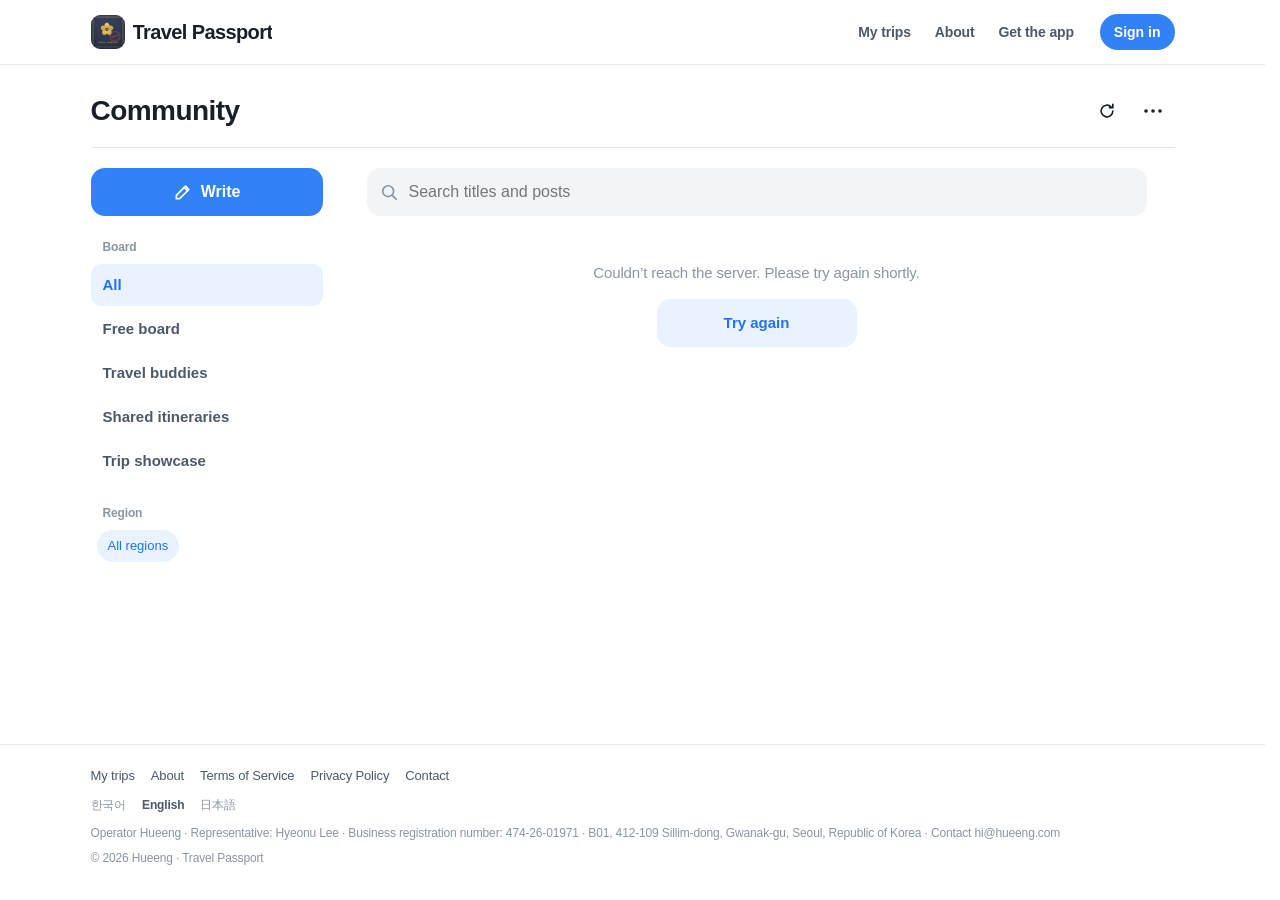
==== community/index.html @ 7ff46af2 "feat: 웹에서 내 여행 쓰고 고치기(/trips/) — 일정·경비·일기·준비물, 방침·약관 11월 20일자 앱의 여행 탭을 그대로 가져와 웹에서 쓰고 고친다(로그인하면 앱과 같" ====
<!doctype html>
<html lang="ko">
<head>
<meta charset="utf-8">
<meta name="viewport" content="width=device-width, initial-scale=1, viewport-fit=cover, interactive-widget=resizes-content">
<meta name="theme-color" content="#ffffff">
<script>if(/(^|\.)github\.io$/.test(location.hostname))location.replace('https://passport.hueeng.com/community/'+location.search+location.hash)</script>
<title>여행여권 커뮤니티 — 여행 이야기 · 동행 찾기 · 여행 자랑</title>
<meta name="description" content="여행 이야기를 나누고, 같이 떠날 사람을 찾고, 다녀온 곳을 사진과 함께 자랑해 보세요. 여행여권 앱과 같은 계정으로 글을 쓰고 포인트를 모을 수 있어요.">
<link rel="canonical" href="https://leehueeng.github.io/phototravelmap-site/community/">
<link rel="alternate" type="application/rss+xml" title="여행여권 커뮤니티 새 글" href="rss.xml">
<link rel="icon" type="image/png" href="../img/icon.png?v=2">
<link rel="apple-touch-icon" href="../img/apple-touch-icon.png?v=2">
<meta property="og:type" content="website">
<meta property="og:locale" content="ko_KR">
<meta property="og:site_name" content="여행여권 · 후엥(Hueeng)">
<meta property="og:url" content="https://leehueeng.github.io/phototravelmap-site/community/">
<meta property="og:title" content="여행여권 커뮤니티 — 여행 이야기 · 동행 찾기 · 여행 자랑">
<meta property="og:description" content="자유게시판, 같이 여행가요, 여행일정공유, 여행 자랑. 글을 쓰면 포인트가 쌓여요.">
<meta property="og:image" content="https://leehueeng.github.io/phototravelmap-site/img/current-og.png?v=2">
<meta property="og:image:width" content="1200"><meta property="og:image:height" content="630">
<meta name="twitter:card" content="summary_large_image">
<meta name="author" content="후엥(Hueeng) · 이현우"><meta name="publisher" content="후엥(Hueeng) hueeng.com"><meta name="robots" content="index,follow,max-image-preview:large">
<link rel="preconnect" href="https://map-api.hueeng.com" crossorigin>
<link rel="stylesheet" href="base.css?v=2888899817">
<link rel="stylesheet" href="community.css?v=7dfbd75652">
<link rel="stylesheet" href="web.css?v=780961cc9d">
<script type="application/ld+json">{"@context": "https://schema.org", "@graph": [{"@type": "Organization", "@id": "https://hueeng.com/#organization", "name": "후엥", "alternateName": ["Hueeng", "후엥컴퍼니", "Hueeng Company"], "url": "https://hueeng.com", "email": "hi@hueeng.com", "founder": {"@type": "Person", "name": "이현우", "alternateName": ["Hyeonu Lee", "LeeHueeng"]}, "address": {"@type": "PostalAddress", "streetAddress": "신림동 412-109 B01호", "addressLocality": "관악구", "addressRegion": "서울특별시", "addressCountry": "KR"}, "vatID": "474-26-01971", "sameAs": ["https://github.com/LeeHueeng", "https://apps.apple.com/kr/developer/id1858238879", "https://play.google.com/store/apps/developer?id=Hueeng"]}, {"@type": "CollectionPage", "@id": "https://leehueeng.github.io/phototravelmap-site/community/#webpage", "url": "https://leehueeng.github.io/phototravelmap-site/community/", "name": "여행여권 커뮤니티 — 여행 이야기 · 동행 찾기 · 여행 자랑", "inLanguage": "ko-KR", "isPartOf": {"@id": "https://leehueeng.github.io/phototravelmap-site/#website"}, "publisher": {"@id": "https://hueeng.com/#organization"}, "description": "여행 이야기를 나누고, 같이 떠날 사람을 찾고, 다녀온 곳을 사진과 함께 자랑해 보세요. 여행여권 앱과 같은 계정으로 글을 쓰고 포인트를 모을 수 있어요."}]}</script>
</head>
<body>
<a class="wv-skip" href="#cm-page">본문으로 이동</a>
<header class="wv-top">
  <div class="wv-top-in">
    <a class="wv-brand" href="../" aria-label="여행여권 홈으로"><img src="../img/apple-touch-icon.png?v=2" width="30" height="30" alt=""><span>여행여권</span></a>
    <span class="top-spacer"></span>
    <nav class="wv-nav" aria-label="주 메뉴"><a href="../trips/" id="wv-trips">내 여행</a><a href="../">앱 소개</a><a href="../#download">앱 받기</a></nav>
    <span id="wv-account"><button type="button" class="wv-login" data-wv="login">로그인</button></span>
  </div>
</header>
<main id="pages">
  <section class="page" data-page="comm">
    <div id="cm-page">
      <h1 class="title">커뮤니티</h1>
      <p class="cm-hint">불러오는 중…</p>
      <noscript><p class="cm-hint">커뮤니티를 보려면 브라우저의 자바스크립트를 켜 주세요.</p></noscript>
    </div>
  </section>
</main>
<footer class="wv-foot">
  <div class="wv-foot-in">
    <div class="wv-foot-links"><a href="../trips/">내 여행</a><a href="../">앱 소개</a><a href="../terms.html">이용약관</a><a href="../privacy.html">개인정보처리방침</a><a href="mailto:hi@hueeng.com">문의하기</a></div>
    <nav class="wv-langs" id="wv-langs" aria-label="언어"><a href="?lang=ko" data-lang="ko" lang="ko">한국어</a><a href="?lang=en" data-lang="en" lang="en">English</a><a href="?lang=ja" data-lang="ja" lang="ja">日本語</a></nav>
    <p class="wv-biz">상호 <a href="https://hueeng.com" rel="me">후엥(Hueeng)</a> · 대표 이현우 · 사업자등록번호 474-26-01971 · 서울특별시 관악구 신림동 412-109 B01호 · 문의 <a href="mailto:hi@hueeng.com">hi@hueeng.com</a></p>
    <p class="wv-copy">© 2026 후엥(Hueeng) · 여행여권</p>
  </div>
</footer>
<div id="battle-out" hidden><div class="login-btns"><button type="button" class="btn login apple" data-provider="apple"><svg viewBox="0 0 24 24" fill="currentColor"><path d="M16.4 12.6c0-2.5 2-3.7 2.1-3.8-1.2-1.7-3-1.9-3.6-2-1.5-.2-3 .9-3.8.9-.8 0-2-.9-3.3-.9-1.7 0-3.3 1-4.2 2.5-1.8 3.1-.5 7.7 1.3 10.2.9 1.2 1.9 2.6 3.2 2.6 1.3-.1 1.8-.8 3.3-.8s2 .8 3.3.8c1.4 0 2.3-1.3 3.1-2.5 1-1.4 1.4-2.8 1.4-2.9-.1 0-2.8-1.1-2.8-4.1zM14 5.2c.7-.8 1.2-2 1-3.2-1 0-2.2.7-2.9 1.5-.6.7-1.2 1.9-1.1 3 1.1.1 2.3-.6 3-1.3z"/></svg><span>Apple로 계속하기</span></button><button type="button" class="btn login kakao" data-provider="kakao"><svg viewBox="0 0 24 24" fill="currentColor"><path d="M12 3C6.5 3 2 6.5 2 10.8c0 2.7 1.8 5.1 4.5 6.5l-1 3.7c-.1.3.3.6.6.4l4.4-2.9c.5.1 1 .1 1.5.1 5.5 0 10-3.5 10-7.8S17.5 3 12 3z"/></svg><span>카카오로 계속하기</span></button><button type="button" class="btn login google" data-provider="google"><svg viewBox="0 0 24 24"><path fill="#4285F4" d="M23.5 12.3c0-.8-.1-1.6-.2-2.3H12v4.5h6.5c-.3 1.5-1.1 2.7-2.4 3.6v3h3.8c2.3-2.1 3.6-5.2 3.6-8.8z"/><path fill="#34A853" d="M12 24c3.2 0 6-1.1 8-2.9l-3.8-3c-1.1.7-2.5 1.2-4.2 1.2-3.1 0-5.8-2.1-6.8-5H1.3v3.1C3.3 21.3 7.4 24 12 24z"/><path fill="#FBBC05" d="M5.2 14.3c-.5-1.5-.5-3.1 0-4.6V6.6H1.3c-1.7 3.4-1.7 7.4 0 10.8l3.9-3.1z"/><path fill="#EA4335" d="M12 4.7c1.7 0 3.3.6 4.5 1.8l3.4-3.4C17.9 1.2 15.1 0 12 0 7.4 0 3.3 2.7 1.3 6.6l3.9 3.1c1-2.9 3.7-5 6.8-5z"/></svg><span>Google로 계속하기</span></button><p class="caption wv-hint">앱에서 쓰던 로그인 방법을 고르면 같은 계정으로 이어져요.</p><p class="caption wv-legal"><a href="../terms.html" target="_blank" rel="noopener">이용약관</a><a href="../privacy.html" target="_blank" rel="noopener">개인정보처리방침</a></p></div></div>
<div id="cm-screen" hidden></div>
<div id="cm-sheet" class="modal-root" hidden><div class="dim" id="cm-sheet-dim"></div><div class="sheet" role="dialog" aria-modal="true"><div class="handle"></div><div id="cm-sheet-body"></div></div></div>
<div id="wv-modal" class="modal-root" hidden><div class="dim" id="wv-modal-dim"></div><div class="sheet" role="dialog" aria-modal="true"><div class="handle"></div><div id="wv-modal-body"></div></div></div>
<div id="cm-toast" role="status" hidden></div>
<script src="data.js?v=5265fb7b41"></script>
<script src="community.js?v=871fca48d2"></script>
<script src="web.js?v=6bbfe8b9f3"></script>
</body>
</html>
---- community/base.css ----
/* base.css — 앱의 web/style.css 에서 커뮤니티가 쓰는 토큰과 공용 부품만 뽑은 것(scripts/build_web_community.py 가 만든다. 직접 고치지 말 것) */
:root { --grey50: #F9FAFB; --grey100: #F2F4F6; --grey200: #E5E8EB; --grey300: #D1D6DB; --grey400: #B0B8C1; --grey500: #8B95A1; --grey600: #6B7684; --grey700: #4E5968; --grey800: #333D4B; --grey900: #191F28; --blue50: #E8F3FF; --blue100: #C9E2FF; --blue500: #3182F6; --blue600: #2272EB; --blue700: #1B64DA; --red500: #F04452; --green500: #03B26C; --yellow500: #FFC342; --bg: #FFFFFF; --bg-grey: var(--grey100); --layer: #FFFFFF; --text: var(--grey900); --text-2: var(--grey700); --text-3: var(--grey500); --border: var(--grey200); --fill: var(--grey100); --primary: var(--blue500); --primary-press: var(--blue700); --primary-weak: var(--blue50); --primary-weak-text: var(--blue600); --font: -apple-system, BlinkMacSystemFont, "Apple SD Gothic Neo", "Pretendard", "Noto Sans KR", "Segoe UI", sans-serif; --cta-h: 56px; }
* { box-sizing: border-box; min-width: 0; }
button, input { font: inherit; color: inherit; }
button { cursor: pointer; background: none; border: 0; padding: 0; }
:focus-visible { outline: 2px solid var(--primary); outline-offset: 2px; border-radius: 8px; }
[hidden] { display: none !important; }
.top-btn { width: 44px; height: 44px; display: grid; place-items: center; color: var(--text); border-radius: 12px; }
.top-btn:active { background: var(--fill); }
.top-spacer { flex: 1; }
.title { font-size: 26px; line-height: 35px; font-weight: 700; margin: 12px 0 8px; letter-spacing: -0.02em; text-wrap: balance; }
.desc { font-size: 15px; line-height: 22.5px; color: var(--text-2); margin: 0 0 20px; }
.caption { font-size: 13px; line-height: 19.5px; color: var(--text-3); margin: 8px 0; }
.rows { list-style: none; margin: 0; padding: 0; }
.row { display: flex; align-items: center; gap: 14px; min-height: 60px; padding: 12px 0; }
.row.tap { cursor: pointer; margin: 0 -8px; padding-left: 8px; padding-right: 8px; border-radius: 14px; }
.row.tap:active { background: var(--fill); }
.row-body { flex: 1; }
.row-title { font-size: 17px; line-height: 25px; font-weight: 500; color: var(--text); }
.row-desc { font-size: 14px; line-height: 20px; color: var(--text-3); margin-top: 2px; }
.chev { width: 8px; height: 8px; border-right: 2px solid var(--grey400); border-bottom: 2px solid var(--grey400); transform: rotate(-45deg); margin-right: 6px; flex: none; }
.chips { display: flex; flex-wrap: wrap; gap: 8px; }
.chip { background: var(--fill); color: var(--text-2); border-radius: 999px; padding: 9px 14px; font-size: 14px; font-weight: 500; }
.chip.active { background: var(--primary-weak); color: var(--primary-weak-text); }
.chips.small .chip { padding: 6px 11px; font-size: 13px; }
.field { margin: 0 0 16px; }
.field label { display: block; font-size: 13px; color: var(--text-3); margin-bottom: 6px; }
.field input { width: 100%; background: var(--fill); border: 2px solid transparent; border-radius: 14px; padding: 14px 16px; font-size: 17px; }
.field input:focus { outline: none; border-color: var(--primary); background: var(--layer); }
.btn { display: block; width: 100%; height: var(--cta-h); border-radius: 16px; font-size: 17px; font-weight: 600; text-align: center; line-height: var(--cta-h); text-decoration: none; transition: transform .08s, background .12s, opacity .12s; user-select: none; }
.btn:active { transform: scale(.985); }
.btn.primary { background: var(--primary); color: #fff; }
.btn.primary:active { background: var(--primary-press); }
.btn.secondary { background: var(--fill); color: var(--text-2); }
.btn.weak { background: var(--primary-weak); color: var(--primary-weak-text); height: 48px; line-height: 48px; border-radius: 14px; font-size: 15px; }
.btn.danger { background: var(--red500); color: #fff; }
.btn:disabled { opacity: .4; cursor: default; }
.btn:disabled.primary { background: var(--grey200); color: var(--grey500); opacity: 1; }
@keyframes fade { from { opacity: 0; } }
.sheet { position: absolute; left: 0; right: 0; bottom: 0; background: var(--layer); border-radius: 22px 22px 0 0; padding: 8px 20px calc(16px + env(safe-area-inset-bottom)); max-height: 80vh; overflow-y: auto; animation: up .28s cubic-bezier(.2,.8,.2,1); }
@keyframes up { from { transform: translateY(40px); opacity: 0; } }
.handle { width: 40px; height: 4px; border-radius: 2px; background: var(--grey300); margin: 4px auto 14px; }
.sheet-title { font-size: 20px; font-weight: 700; line-height: 29px; margin: 4px 0 8px; }
.sheet .rows { margin-bottom: 12px; }
.sheet .row-desc { font-size: 13px; }
.modal-root { position: fixed; inset: 0; z-index: 70; }
.modal-root .dim { position: absolute; inset: 0; background: rgba(0,0,0,.45); animation: fade .2s ease-out; }
.login-btns { display: grid; gap: 10px; margin: 16px 0 8px; }
.btn.login { display: flex; align-items: center; justify-content: center; gap: 10px; height: 52px; line-height: 52px; border-radius: 14px; font-size: 16px; font-weight: 600; border: 1px solid transparent; }
.btn.login svg { width: 20px; height: 20px; flex: none; }
.btn.login.apple { background: #000; color: #fff; }
.btn.login.kakao { background: #FEE500; color: #191919; }
.btn.login.google { background: #fff; color: #1f1f1f; border-color: #dadce0; }
.row-title.danger { color: var(--red500); }
---- community/community.css ----
/* community.css — 커뮤니티 탭. style.css 의 토큰과 공용 부품(.btn .chip .rows .sheet .field)을 그대로 쓰고, 여기 클래스는 cm- 로 시작한다. */

/* ---------- 아래 탭이 6개가 되어 글자와 간격을 조금 줄인다 ---------- */
#tabbar button { font-size: 10.5px; padding-left: 0; padding-right: 0; }
#tabbar button span { white-space: nowrap; letter-spacing: -0.03em; }
@media (max-width: 374px) { #tabbar button { font-size: 9.5px; } }

/* ---------- 탭 본문: 목록 ---------- */
.cm-head { display: flex; align-items: center; gap: 2px; margin-right: -8px; }
.cm-head .title { margin: 12px 0 8px; }
#cm-headbtns { flex: none; display: flex; align-items: center; gap: 2px; }
.cm-pill { display: inline-flex; align-items: center; gap: 4px; height: 32px; padding: 0 11px 0 8px; margin-right: 2px; border-radius: 999px; background: var(--primary-weak); color: var(--primary-weak-text); font-size: 14px; }
.cm-pill b { font-weight: 700; font-variant-numeric: tabular-nums; }
.cm-search { display: flex; align-items: center; gap: 8px; height: 44px; margin: 0 0 12px; padding: 0 6px 0 12px; border-radius: 12px; background: var(--bg-grey); }
.cm-search-ic { flex: none; display: grid; place-items: center; color: var(--text-3); }
.cm-search-ic svg { width: 20px; height: 20px; }
.cm-search input { flex: 1; min-width: 0; height: 44px; border: 0; outline: 0; background: transparent; color: var(--text); font: inherit; font-size: 16px; -webkit-appearance: none; appearance: none; }
.cm-search input::-webkit-search-cancel-button { display: none; }
.cm-search button { flex: none; width: 36px; height: 36px; font-size: 20px; color: var(--text-3); }
.cm-head .top-btn.on { color: var(--primary); }
.cm-chips { display: flex; gap: 8px; overflow-x: auto; margin: 0 -20px 10px; padding: 0 20px; -webkit-overflow-scrolling: touch; scrollbar-width: none; }
.cm-chips::-webkit-scrollbar { display: none; }
.cm-chips .chip { flex: none; white-space: nowrap; }
.cm-chips.small .chip { padding: 6px 11px; font-size: 13px; }
.cm-chips .chip:disabled { opacity: .45; }
.cm-boardhint { font-size: 13px; line-height: 19px; color: var(--text-3); margin: 0 0 6px; }
.cm-hint { font-size: 14px; line-height: 21px; color: var(--text-3); text-align: center; padding: 26px 0 10px; margin: 0; }
.cm-empty { text-align: center; padding: 30px 0 10px; }
.cm-empty p { font-size: 15px; color: var(--text-3); margin: 0 0 14px; }
.cm-empty .btn { max-width: 200px; margin: 0 auto; }
.cm-more { margin: 16px 0 4px; height: 48px; line-height: 48px; font-size: 15px; }
.cm-card { display: block; padding: 14px 0; border-bottom: 1px solid var(--border); cursor: pointer; }
.cm-card:active { background: var(--fill); }
.cm-card-photo { position: relative; aspect-ratio: 4 / 3; border-radius: 16px; overflow: hidden; background: var(--fill); margin-bottom: 10px; }
.cm-card-photo img { width: 100%; height: 100%; object-fit: cover; display: block; }
.cm-count { position: absolute; right: 8px; bottom: 8px; display: inline-flex; align-items: center; gap: 4px; background: rgba(0,0,0,.55); color: #fff; font-size: 12px; font-weight: 600; border-radius: 999px; padding: 3px 8px; }
.cm-count svg { width: 14px; height: 14px; }
.cm-card-main { display: flex; gap: 12px; align-items: flex-start; }
.cm-card-body { flex: 1; min-width: 0; }
.cm-card-thumb { flex: none; width: 76px; height: 76px; border-radius: 12px; object-fit: cover; background: var(--fill); }
.cm-tags { display: flex; flex-wrap: wrap; gap: 6px; margin-bottom: 6px; }
.cm-tag { font-size: 12px; line-height: 18px; font-weight: 600; color: var(--text-3); background: var(--fill); border-radius: 6px; padding: 1px 7px; }
.cm-tag.b-free { color: #2272EB; background: #E8F3FF; }
.cm-tag.b-mate { color: #0B8A5F; background: #E3F7EE; }
.cm-tag.b-plan { color: #6B3FD4; background: #F0EAFE; }
.cm-tag.b-brag { color: #B26A00; background: #FFF4DE; }
.cm-tag.warn { color: #9A5B00; background: #FFF4E5; }
.cm-card-title { font-size: 17px; line-height: 24px; font-weight: 600; margin: 0; overflow-wrap: anywhere; display: -webkit-box; -webkit-line-clamp: 2; -webkit-box-orient: vertical; overflow: hidden; }
.cm-card-ex { font-size: 14px; line-height: 20px; color: var(--text-2); margin: 4px 0 0; overflow-wrap: anywhere; display: -webkit-box; -webkit-line-clamp: 2; -webkit-box-orient: vertical; overflow: hidden; }
.cm-att { display: inline-flex; align-items: center; gap: 5px; max-width: 100%; margin: 8px 6px 0 0; font-size: 13px; line-height: 18px; color: var(--primary-weak-text); background: var(--primary-weak); border-radius: 8px; padding: 4px 8px; white-space: nowrap; overflow: hidden; text-overflow: ellipsis; vertical-align: top; }
.cm-att svg { width: 14px; height: 14px; flex: none; }
.cm-card-foot { display: flex; justify-content: space-between; align-items: center; gap: 10px; margin-top: 10px; font-size: 13px; color: var(--text-3); }
.cm-by { min-width: 0; white-space: nowrap; overflow: hidden; text-overflow: ellipsis; }
.cm-stats { display: flex; gap: 12px; flex: none; }
.cm-stat { display: inline-flex; align-items: center; gap: 4px; font-variant-numeric: tabular-nums; }
.cm-stat svg { width: 16px; height: 16px; }
.cm-stat.on { color: var(--red500); }
#cm-page img.fail, #cm-screen img.fail { opacity: 0; }
.cm-fab { position: fixed; right: 16px; bottom: calc(76px + env(safe-area-inset-bottom)); z-index: 19; display: inline-flex; align-items: center; gap: 6px; height: 48px; padding: 0 18px 0 14px; border-radius: 999px; background: var(--primary); color: #fff; font-size: 15px; font-weight: 600; box-shadow: 0 4px 14px rgba(49,130,246,.35); }
.cm-fab:active { background: var(--primary-press); }
.cm-side-label, .cm-side-write { display: none; }   /* 웹의 넓은 화면(webver/web.css)에서만 쓴다 */
.cm-webrow { display: flex; align-items: center; gap: 8px; width: 100%; min-height: 44px; margin: 0 0 10px; padding: 0 12px; border-radius: 12px; background: var(--primary-weak); color: var(--primary-weak-text); font-size: 14px; font-weight: 600; text-align: left; }
.cm-webrow svg { flex: none; width: 18px; height: 18px; }
.cm-webrow span { flex: 1; min-width: 0; }
.cm-webrow .chev { flex: none; opacity: .6; }
.cm-webfind { margin: 14px 0 10px; padding: 16px; border-radius: 16px; background: var(--bg-grey); text-align: center; }
.cm-webbar { display: flex; align-items: center; gap: 8px; height: 46px; padding: 0 16px; border-radius: 23px; background: var(--layer, #fff); border: 1px solid var(--border); color: var(--text-3); }
.cm-webbar b { color: var(--text); font-size: 17px; font-weight: 700; }
.cm-webfind p { margin: 10px 0 0; font-size: 14px; color: var(--text-2); }
.cm-weburl { margin: 0 0 12px; padding: 12px 14px; border-radius: 12px; border: 1px dashed var(--border); font-size: 15px; font-weight: 600; text-align: center; overflow-wrap: anywhere; -webkit-user-select: text; user-select: text; }
.cm-webacts { display: flex; gap: 8px; }
.cm-webacts .btn { flex: 1; display: flex; align-items: center; justify-content: center; gap: 6px; height: 52px; line-height: 1; }
.cm-webacts .btn svg { width: 18px; height: 18px; flex: none; }
.cm-link { display: block; width: 100%; min-height: 44px; margin-top: 6px; color: var(--text-3); font-size: 14px; }

/* ---------- 하위 화면(글 보기 · 글쓰기) · 시트 · 알림 ---------- */
@keyframes cm-in { from { opacity: 0; transform: translateY(8px); } to { opacity: 1; transform: none; } }
#cm-screen { position: fixed; inset: 0; z-index: 62; background: var(--bg); display: flex; flex-direction: column; animation: cm-in .2s ease-out; }
#cm-screen .sd-top { flex: none; display: flex; align-items: center; height: calc(56px + env(safe-area-inset-top)); padding: env(safe-area-inset-top) 8px 0; background: var(--bg); }
#cm-screen .sd-top-title { font-size: 17px; font-weight: 600; color: var(--text); padding-left: 4px; white-space: nowrap; overflow: hidden; text-overflow: ellipsis; }
.cm-scroll { flex: 1; min-height: 0; overflow-y: auto; -webkit-overflow-scrolling: touch; padding: 4px 20px 28px; }
.cm-scroll > * { max-width: 560px; margin-left: auto; margin-right: auto; }
.cm-bar { flex: none; display: flex; align-items: center; gap: 8px; padding: 10px 16px calc(10px + env(safe-area-inset-bottom)); background: var(--bg); border-top: 1px solid var(--border); }
.cm-bar input { flex: 1; min-width: 0; background: var(--fill); border: 2px solid transparent; border-radius: 999px; padding: 10px 16px; font-size: 16px; line-height: 22px; -webkit-appearance: none; appearance: none; }
.cm-bar input:focus { outline: none; border-color: var(--primary); background: var(--layer); }
.cm-bar .btn { max-width: 520px; margin: 0 auto; }
.cm-send { flex: none; width: 44px; height: 44px; border-radius: 50%; background: var(--primary); color: #fff; display: grid; place-items: center; }
#cm-sheet { z-index: 69; }
#cm-sheet .sheet { max-height: 88vh; max-height: 88dvh; }
#cm-sheet .rows .row { gap: 12px; }
#cm-toast { position: fixed; left: 50%; bottom: calc(100px + env(safe-area-inset-bottom)); transform: translateX(-50%); z-index: 81; background: rgba(25,31,40,.92); color: #fff; font-size: 14px; line-height: 20px; padding: 10px 16px; border-radius: 999px; max-width: calc(100vw - 40px); text-align: center; pointer-events: none; }
.cm-ic { flex: none; width: 40px; height: 40px; border-radius: 12px; background: var(--fill); color: var(--text-2); display: grid; place-items: center; }
.cm-acts { display: flex; gap: 8px; margin-top: 14px; }
.cm-acts .btn { flex: 1; }
.cm-terms { margin: 4px 0 10px; padding-left: 20px; font-size: 15px; line-height: 23px; color: var(--text-2); }
.cm-terms li { margin-bottom: 6px; }
.cm-sub { font-size: 14px; font-weight: 600; color: var(--text-2); margin: 18px 0 8px; }
.cm-pbig { text-align: center; padding: 6px 0 2px; }
.cm-pbig b { display: block; font-size: 36px; line-height: 44px; font-weight: 800; font-variant-numeric: tabular-nums; }
.cm-pbig span:not(.cm-ava) { font-size: 13px; color: var(--text-3); }
.cm-plist { list-style: none; margin: 0 0 6px; padding: 0; }
.cm-plist li { display: flex; align-items: center; gap: 8px; padding: 9px 0; border-bottom: 1px solid var(--border); font-size: 15px; }
.cm-plist span { flex: 1; min-width: 0; }
.cm-plist b { color: var(--primary); font-variant-numeric: tabular-nums; }
.cm-plist b.neg { color: var(--text-3); }
.cm-plist i { flex: none; min-width: 84px; text-align: right; font-style: normal; font-size: 12px; color: var(--text-3); }

/* ---------- 글 보기 ---------- */
.cm-post-title { font-size: 22px; line-height: 30px; font-weight: 700; letter-spacing: -0.02em; margin: 4px 0 12px; overflow-wrap: anywhere; }
.cm-author { display: flex; align-items: center; gap: 10px; margin-bottom: 14px; }
.cm-author b { display: block; font-size: 15px; line-height: 21px; }
.cm-author span:not(.cm-ava) { font-size: 13px; color: var(--text-3); }
.cm-ava { flex: none; width: 36px; height: 36px; border-radius: 50%; background: var(--primary-weak); color: var(--primary-weak-text); display: grid; place-items: center; font-size: 15px; font-weight: 700; }
.cm-note { background: #FFF4E5; color: #9A5B00; border-radius: 12px; padding: 10px 14px; font-size: 14px; line-height: 21px; margin: 0 0 12px; }
.cm-when { display: inline-block; font-size: 14px; color: var(--text-2); background: var(--bg-grey); border-radius: 10px; padding: 7px 12px; margin: 0 0 12px; }
.cm-body { font-size: 16px; line-height: 26px; white-space: pre-wrap; overflow-wrap: anywhere; margin: 0 0 14px; }
.cm-photo { display: block; width: 100%; height: auto; border-radius: 14px; background: var(--fill); margin: 0 0 10px; cursor: zoom-in; }
.cm-attcard { border: 1px solid var(--border); border-radius: 16px; padding: 14px 16px; margin: 6px 0 14px; }
.cm-attcard-k { display: flex; align-items: center; gap: 6px; font-size: 13px; font-weight: 600; color: var(--primary); }
.cm-attcard-k svg { width: 16px; height: 16px; }
.cm-attcard-t { font-size: 17px; line-height: 24px; font-weight: 600; margin-top: 4px; overflow-wrap: anywhere; }
.cm-attcard-s { font-size: 14px; color: var(--text-3); margin-top: 2px; }
.cm-attlist { margin: 10px 0 12px; padding-left: 22px; font-size: 14px; line-height: 22px; color: var(--text-2); }
.cm-attlist li.more { list-style: none; margin-left: -22px; color: var(--text-3); }
.cm-attcard .btn { margin-top: 4px; }
/* 붙인 여행 일정: 날짜별 자세한 목록 */
.cm-plan { margin: 12px 0 10px; }
.cm-plan-day { border-top: 1px solid var(--border); }
.cm-plan-day summary { display: flex; align-items: baseline; gap: 8px; padding: 12px 22px 10px 0; position: relative; cursor: pointer; list-style: none; font-size: 15px; }
.cm-plan-day summary::-webkit-details-marker { display: none; }
.cm-plan-day summary::after { content: ''; position: absolute; right: 4px; top: 50%; width: 7px; height: 7px; margin-top: -6px; border: solid var(--text-3); border-width: 0 1.8px 1.8px 0; transform: rotate(45deg); }
.cm-plan-day[open] summary::after { margin-top: -2px; transform: rotate(-135deg); }
.cm-plan-day summary b { font-weight: 700; }
.cm-plan-day summary span { font-size: 13px; color: var(--text-3); }
.cm-plan-day ol { list-style: none; margin: 0 0 12px; padding: 0; }
.cm-plan-day li { display: flex; gap: 10px; padding: 6px 0; }
.cm-plan-day li > div { flex: 1; min-width: 0; }
.cm-plan-n { flex: none; width: 22px; height: 22px; margin-top: 1px; display: grid; place-items: center; border-radius: 50%; background: var(--primary); color: #fff; font-size: 12px; font-weight: 700; font-variant-numeric: tabular-nums; }
.cm-plan-day li.note .cm-plan-n { background: var(--fill); color: var(--text-3); }
.cm-plan-top { display: flex; align-items: baseline; justify-content: space-between; gap: 10px; }
.cm-plan-name { font-size: 15px; line-height: 22px; font-weight: 600; overflow-wrap: anywhere; }
.cm-plan-day li.note .cm-plan-name { font-weight: 500; color: var(--text-2); }
.cm-plan-time { flex: none; font-size: 13px; color: var(--primary); font-weight: 600; font-variant-numeric: tabular-nums; }
.cm-plan-addr, .cm-plan-stay { font-size: 13px; line-height: 18px; color: var(--text-3); overflow-wrap: anywhere; }
.cm-plan-memo { margin-top: 2px; font-size: 14px; line-height: 20px; color: var(--text-2); white-space: pre-wrap; overflow-wrap: anywhere; }
.cm-plan-day li.leg { margin-left: 10px; padding: 2px 0 2px 21px; border-left: 2px dotted var(--grey300); font-size: 12px; line-height: 18px; color: var(--text-3); }
.cm-plan-img { flex: none; width: 64px; height: 64px; border-radius: 12px; object-fit: cover; background: var(--fill); }
.cm-plan-photos { display: flex; gap: 8px; margin: 12px 0 2px; overflow-x: auto; scrollbar-width: none; -webkit-overflow-scrolling: touch; }
.cm-plan-photos::-webkit-scrollbar { display: none; }
.cm-plan-photos figure { flex: none; width: 132px; margin: 0; }
.cm-plan-photos img { display: block; width: 132px; height: 96px; border-radius: 12px; object-fit: cover; background: var(--fill); }
.cm-plan-photos figcaption { margin-top: 4px; font-size: 12px; line-height: 16px; color: var(--text-2); white-space: nowrap; overflow: hidden; text-overflow: ellipsis; }
/* 내 여행(웹) */
.cm-trips { list-style: none; margin: 8px 0 0; padding: 0; }
.cm-trip { display: flex; align-items: center; gap: 12px; padding: 14px 4px; border-bottom: 1px solid var(--border); cursor: pointer; color: var(--text-3); }
.cm-trip .cm-ic { color: var(--primary); }
.cm-trip > div { flex: 1; min-width: 0; color: var(--text); }
.cm-trip b { display: block; font-size: 16px; line-height: 24px; overflow-wrap: anywhere; }
.cm-trip span { display: block; font-size: 13px; line-height: 18px; color: var(--text-3); }
.cm-mytrip-sub { margin: 2px 0 14px; font-size: 14px; color: var(--text-3); }
.cm-mytrip-facts { list-style: none; margin: 0 0 6px; padding: 12px 16px; border-radius: 14px; background: var(--bg-grey); }
.cm-mytrip-facts li { display: flex; gap: 12px; padding: 4px 0; font-size: 14px; line-height: 20px; }
.cm-mytrip-facts b { flex: none; width: 64px; font-weight: 600; color: var(--text-3); }
.cm-mytrip-facts span { min-width: 0; overflow-wrap: anywhere; }
.cm-plan-prev { margin-top: 8px; padding: 0 14px; border: 1px solid var(--border); border-radius: 14px; }
.cm-plan-prev > summary { padding: 11px 0; font-size: 14px; font-weight: 600; color: var(--text-2); cursor: pointer; }
.cm-plan-prev .cm-plan { margin-top: 0; max-height: 46vh; overflow-y: auto; }
.cm-places { display: flex; flex-wrap: wrap; gap: 6px; margin-top: 10px; }
.cm-places span { background: var(--fill); color: var(--text-2); border-radius: 999px; padding: 4px 10px; font-size: 13px; }
.cm-react { display: flex; justify-content: center; margin: 16px 0 4px; }
.cm-like { display: inline-flex; align-items: center; gap: 6px; height: 44px; padding: 0 18px; border-radius: 999px; background: var(--fill); color: var(--text-2); font-size: 15px; font-weight: 600; }
.cm-like b { font-variant-numeric: tabular-nums; }
.cm-like.on { background: #FFECEE; color: var(--red500); }
.cm-cmts { list-style: none; margin: 0; padding: 0; }
.cm-cmt { display: flex; align-items: flex-start; gap: 10px; padding: 10px 0; }
.cm-cmt-body { flex: 1; min-width: 0; }
.cm-cmt-head b { font-size: 14px; }
.cm-cmt-head span:not(.cm-ava) { font-size: 12px; color: var(--text-3); margin-left: 6px; }
.cm-cmt-body p { font-size: 15px; line-height: 22px; margin: 2px 0 0; white-space: pre-wrap; overflow-wrap: anywhere; }
.cm-cmt-more { flex: none; width: 32px; height: 32px; color: var(--text-3); display: grid; place-items: center; }
.cm-cmt-more svg { width: 18px; height: 18px; }
/* 답글: 들여 쓰고, 입력 칸 위에 누구에게 다는지 보여 준다 */
.cm-cmt.reply { margin-left: 46px; padding: 8px 0; }
.cm-cmt.reply .cm-ava { width: 28px; height: 28px; font-size: 12px; }
.cm-cmt.gone { color: var(--text-3); }
.cm-cmt.gone .cm-ava { background: var(--fill); }
.cm-cmt.gone p { font-size: 14px; margin-top: 7px; }
.cm-cmt-reply { margin-top: 4px; padding: 2px 0; font-size: 13px; font-weight: 600; color: var(--text-3); }
.cm-cmt-reply:active { color: var(--primary); }
.cm-bar { position: relative; }
.cm-replyto { position: absolute; left: 0; right: 0; bottom: 100%; display: flex; align-items: center; justify-content: space-between; gap: 10px; padding: 8px 12px 8px 20px; background: var(--bg-grey); border-top: 1px solid var(--border); font-size: 13px; color: var(--text-2); }
.cm-replyto[hidden] { display: none; }
.cm-replyto span { min-width: 0; white-space: nowrap; overflow: hidden; text-overflow: ellipsis; }
.cm-replyto button { flex: none; width: 28px; height: 28px; display: grid; place-items: center; color: var(--text-3); }
.cm-replyto button svg { width: 14px; height: 14px; }
/* 알림 · 태그 */
.cm-bell { position: relative; }
.cm-bell b { position: absolute; right: 2px; top: 4px; min-width: 16px; height: 16px; padding: 0 4px; border-radius: 8px; background: var(--red500); color: #fff; font-size: 10px; line-height: 16px; font-weight: 700; text-align: center; }
#tabbar button.dot { position: relative; }
#tabbar button.dot::after { content: ''; position: absolute; left: 50%; top: 6px; width: 7px; height: 7px; margin-left: 9px; border-radius: 50%; background: var(--red500); }
.cm-textbtn { width: auto; padding: 0 10px; font-size: 14px; font-weight: 600; color: var(--primary); white-space: nowrap; }
.cm-notifs { list-style: none; margin: 0; padding: 0; }
.cm-notif { display: flex; align-items: flex-start; gap: 12px; padding: 14px 12px; border-bottom: 1px solid var(--border); cursor: pointer; }
.cm-notif.new { background: var(--primary-weak); border-radius: 14px; border-bottom-color: transparent; margin-bottom: 4px; }
.cm-notif.new .cm-ava:not(.pic) { background: var(--bg); }   /* 새 알림 줄(연한 파랑) 위에서도 아바타 동그라미가 보이게 */
.cm-notif > div { flex: 1; min-width: 0; }
.cm-notif p { margin: 0; font-size: 15px; line-height: 22px; overflow-wrap: anywhere; }
.cm-notif-ex { color: var(--text-2); display: -webkit-box; -webkit-line-clamp: 2; -webkit-box-orient: vertical; overflow: hidden; }
.cm-notif span:not(.cm-ava) { display: block; margin-top: 2px; font-size: 12px; color: var(--text-3); white-space: nowrap; overflow: hidden; text-overflow: ellipsis; }
.cm-mention { color: var(--primary); font-weight: 600; cursor: pointer; }
.cm-mentionbox { position: absolute; left: 0; right: 0; bottom: 100%; display: flex; gap: 6px; padding: 8px 12px; overflow-x: auto; background: var(--bg); border-top: 1px solid var(--border); scrollbar-width: none; }
.cm-mentionbox[hidden] { display: none; }
.cm-mentionbox button { flex: none; display: inline-flex; align-items: center; gap: 6px; padding: 4px 12px 4px 4px; border-radius: 999px; background: var(--fill); font-size: 14px; font-weight: 600; white-space: nowrap; }
.cm-mentionbox .cm-ava { width: 26px; height: 26px; font-size: 12px; }
.cm-cmt.focus { background: var(--primary-weak); margin-left: -8px; margin-right: -8px; padding-left: 8px; padding-right: 8px; border-radius: 12px; }
.cm-cmt.reply.focus { margin-left: 38px; }
.cm-pushcard { display: flex; align-items: center; gap: 12px; margin: 4px 0 14px; padding: 14px; border-radius: 16px; background: var(--primary-weak); color: var(--primary-weak-text); }
.cm-pushcard > svg { flex: none; width: 24px; height: 24px; }
.cm-pushcard > div { flex: 1; min-width: 0; color: var(--text); }
.cm-pushcard b { display: block; font-size: 15px; }
.cm-pushcard span { display: block; font-size: 13px; line-height: 18px; color: var(--text-2); }
.cm-pushcard .btn { flex: none; width: auto; height: 38px; line-height: 38px; padding: 0 16px; font-size: 14px; }
.cm-pushline { display: flex; align-items: center; gap: 8px; margin: 0 0 10px; font-size: 13px; color: var(--text-3); }
.cm-pushline svg { width: 16px; height: 16px; }
.cm-pushline span { flex: 1; }
/* 프로필 */
.cm-ava { overflow: hidden; }
.cm-ava.pic { background: var(--fill); }
.cm-ava img { width: 100%; height: 100%; object-fit: cover; display: block; }
.cm-ava[data-act] { cursor: pointer; }
.cm-ava.big { width: 88px; height: 88px; font-size: 34px; }
.cm-pf { display: flex; flex-direction: column; align-items: center; gap: 6px; padding: 8px 0 18px; text-align: center; }
.cm-pf-name { font-size: 19px; line-height: 26px; margin-top: 6px; overflow-wrap: anywhere; }
.cm-pf-bio { margin: 0; font-size: 15px; line-height: 22px; color: var(--text-2); overflow-wrap: anywhere; }
.cm-pf-n { font-size: 13px; color: var(--text-3); }
.cm-pfedit { max-width: 480px; }
.cm-pf-pic { display: flex; flex-direction: column; align-items: center; gap: 12px; padding: 14px 0 6px; }
.cm-pf-avabtn { position: relative; border-radius: 50%; }
.cm-pf-avabtn i { position: absolute; right: -2px; bottom: -2px; width: 30px; height: 30px; display: grid; place-items: center; border-radius: 50%; background: var(--layer); border: 1px solid var(--border); color: var(--text-2); }
.cm-pf-avabtn i svg { width: 16px; height: 16px; }
.cm-pf-picbtns { display: flex; gap: 8px; }
.cm-pfedit .field input { font-size: 16px; }
#cm-viewer { position: fixed; inset: 0; z-index: 90; background: rgba(0,0,0,.94); display: grid; place-items: center; }
#cm-viewer img { max-width: 100%; max-height: 100%; object-fit: contain; }
.cm-viewer-x { position: absolute; right: 10px; top: calc(8px + env(safe-area-inset-top)); width: 44px; height: 44px; color: #fff; display: grid; place-items: center; }

/* ---------- 글쓰기 ---------- */
.cm-flabel { font-size: 13px; color: var(--text-3); margin: 14px 0 6px; }
.cm-write .cm-chips { margin-bottom: 6px; }
.cm-write .field { margin-bottom: 10px; }
.cm-write .field input, .cm-write select, .cm-write textarea { font-size: 16px; }   /* iOS 는 16px 미만 입력창을 누르면 화면을 확대한다 */
.cm-write textarea { display: block; width: 100%; background: var(--fill); border: 2px solid transparent; border-radius: 14px; padding: 12px 16px; font: inherit; font-size: 16px; line-height: 24px; color: inherit; resize: none; }
.cm-write textarea:focus { outline: none; border-color: var(--primary); background: var(--layer); }
/* 제목: 큰 글씨 한 줄, 밑줄만 */
.cm-w-title { display: block; width: 100%; margin: 14px 0 12px; padding: 10px 2px; border: 0; border-bottom: 2px solid var(--border); border-radius: 0; background: none; font: inherit; font-size: 22px; line-height: 30px; font-weight: 700; letter-spacing: -0.02em; color: inherit; -webkit-appearance: none; appearance: none; }
.cm-w-title:focus { outline: none; border-bottom-color: var(--primary); }
.cm-w-title::placeholder { color: var(--text-3); font-weight: 600; }
/* 본문 편집기: 서식 줄(붙어 다님) · 고른 것의 도구 줄 · 본문 */
.cm-ed-box { border: 1px solid var(--border); border-radius: 16px; background: var(--layer); }
.cm-ed-box:focus-within { border-color: var(--primary); }
.cm-ed-bar, .cm-ed-ctx { display: flex; align-items: center; gap: 2px; padding: 6px 8px; overflow-x: auto; scrollbar-width: none; -webkit-overflow-scrolling: touch; }
.cm-ed-bar::-webkit-scrollbar, .cm-ed-ctx::-webkit-scrollbar { display: none; }
.cm-ed-bar { position: sticky; top: -4px; z-index: 3; border-bottom: 1px solid var(--border); border-radius: 16px 16px 0 0; background: var(--layer); }
.cm-ed-bar button, .cm-ed-ctx button { flex: none; min-width: 36px; height: 36px; padding: 0 9px; display: inline-grid; place-items: center; border-radius: 9px; color: var(--text-2); font-size: 16px; line-height: 1; white-space: nowrap; }
.cm-ed-bar button b, .cm-ed-bar button i, .cm-ed-bar button u, .cm-ed-bar button s { font-size: 17px; font-family: Georgia, 'Times New Roman', serif; width: auto; height: auto; background: none; margin: 0; }
.cm-ed-bar button svg, .cm-ed-ctx button svg { width: 20px; height: 20px; }
.cm-ed-bar button.on, .cm-ed-ctx button.on { background: var(--primary-weak); color: var(--primary-weak-text); }
.cm-ed-bar button:active, .cm-ed-ctx button:active { background: var(--fill); }
.cm-ed-bar > i, .cm-ed-ctx > i { flex: none; width: 1px; height: 18px; margin: 0 5px; background: var(--border); }
.cm-ed-ctx { position: sticky; top: 45px; z-index: 3; border-bottom: 1px solid var(--border); background: var(--bg-grey); }
.cm-ed-ctx[hidden] { display: none; }
.cm-ed-ctx button { font-size: 13px; font-weight: 600; }
.cm-ed-ctxk { flex: none; margin: 0 6px 0 4px; font-size: 12px; font-weight: 700; color: var(--text-3); }
.cm-ed { min-height: 220px; margin: 0; padding: 14px 16px 18px; outline: none; cursor: text; -webkit-user-select: text; user-select: text; }
.cm-ed { position: relative; }
.cm-ed.empty::before { content: attr(data-ph); position: absolute; left: 16px; top: 14px; color: var(--text-3); pointer-events: none; }
.cm-ed-foot { display: flex; justify-content: space-between; gap: 12px; padding: 8px 14px 10px; border-top: 1px solid var(--border); font-size: 12px; line-height: 16px; color: var(--text-3); }
.cm-ed-foot b { flex: none; font-weight: 500; font-variant-numeric: tabular-nums; }
.cm-ed-foot b.over { color: var(--red500); font-weight: 700; }
.cm-ed-photo { display: block; width: 100%; height: auto; margin: 10px auto; border-radius: 14px; background: var(--fill); cursor: pointer; }
.cm-ed-photo.on { outline: 3px solid var(--primary); outline-offset: 2px; }
/* 서식 있는 본문(보기 · 쓰기 공통) */
.cm-body.rich { white-space: normal; }
.cm-ed.cm-body.rich { white-space: pre-wrap; }
.cm-body.rich p, .cm-body.rich h2, .cm-body.rich h3, .cm-body.rich blockquote, .cm-body.rich ul, .cm-body.rich ol { margin: 0 0 8px; }
.cm-body.rich p:empty::before { content: '\00a0'; }
.cm-body.rich h2 { font-size: 20px; line-height: 28px; font-weight: 700; letter-spacing: -0.02em; margin-top: 14px; }
.cm-body.rich h3 { font-size: 17px; line-height: 26px; font-weight: 700; margin-top: 10px; }
.cm-body.rich > :first-child { margin-top: 0; }
.cm-body.rich [data-a="c"] { text-align: center; }
.cm-body.rich [data-a="r"] { text-align: right; }
.cm-body.rich ul, .cm-body.rich ol { padding-left: 22px; }
.cm-body.rich ul { list-style: disc; } .cm-body.rich ol { list-style: decimal; }
.cm-body.rich li { margin: 2px 0; }
.cm-body.rich blockquote { padding: 8px 14px; border-left: 3px solid var(--grey300); border-radius: 0 10px 10px 0; background: var(--bg-grey); color: var(--text-2); }
.cm-body.rich hr { height: 1px; margin: 16px 0; border: 0; background: var(--border); }
.cm-body.rich table { width: 100%; margin: 10px 0 12px; border-collapse: collapse; table-layout: fixed; font-size: 15px; line-height: 22px; }
.cm-body.rich th, .cm-body.rich td { padding: 8px 10px; border: 1px solid var(--grey300); text-align: left; vertical-align: top; overflow-wrap: anywhere; }
.cm-body.rich th { background: var(--bg-grey); font-weight: 600; }
.cm-body.rich img { margin: 10px auto; }
.cm-body.rich img[data-w="s"] { width: 45%; } .cm-body.rich img[data-w="m"] { width: 70%; }
.cm-body.rich img[data-a="l"] { margin-left: 0; } .cm-body.rich img[data-a="r"] { margin-right: 0; }
/* 넓은 화면(PC·태블릿): 본문은 왼쪽에 넓게, 게시판·지역·붙이기는 오른쪽 기둥 */
@media (min-width: 900px) {
  .cm-scroll > .cm-write { max-width: 1080px; display: grid; grid-template-columns: minmax(0, 1fr) 320px; grid-template-rows: auto 1fr; column-gap: 32px; align-items: start; }
  .cm-w-main { grid-column: 1; grid-row: 1 / span 2; }
  .cm-w-meta { grid-column: 2; grid-row: 1; padding: 6px 20px 16px; border: 1px solid var(--border); border-radius: 18px; }
  .cm-w-extra { grid-column: 2; grid-row: 2; margin-top: 16px; padding: 6px 20px 16px; border: 1px solid var(--border); border-radius: 18px; }
  .cm-w-meta .cm-chips, .cm-w-extra .cm-attbtns { flex-wrap: wrap; overflow: visible; }
  .cm-w-meta .cm-dates { display: block; }   /* 좁은 기둥에서는 날짜 두 칸을 위아래로 */
  .cm-w-title { margin-top: 0; font-size: 28px; line-height: 38px; padding: 6px 2px 14px; }
  .cm-ed { min-height: 420px; padding: 22px 26px 26px; font-size: 17px; line-height: 29px; }
  .cm-ed.empty::before { left: 26px; top: 22px; }
  .cm-ed-bar, .cm-ed-ctx { padding: 8px 12px; }
  .cm-ed-ctx { top: 49px; }
  #cm-screen:has(.cm-write) .sd-top { padding-left: max(8px, calc(50% - 550px)); padding-right: max(8px, calc(50% - 550px)); }
  #cm-screen:has(.cm-write) .cm-bar { padding-left: max(16px, calc(50% - 540px)); padding-right: max(16px, calc(50% - 540px)); }
  #cm-screen:has(.cm-write) .cm-bar .btn { max-width: 320px; margin: 0 0 0 auto; }
}
.cm-write select { display: block; width: 100%; background: var(--fill) url("data:image/svg+xml,%3Csvg xmlns='http://www.w3.org/2000/svg' width='20' height='20' viewBox='0 0 24 24' fill='none' stroke='%238B95A1' stroke-width='2.2' stroke-linecap='round' stroke-linejoin='round'%3E%3Cpath d='M6 9l6 6 6-6'/%3E%3C/svg%3E") no-repeat right 14px center; border: 2px solid transparent; border-radius: 14px; padding: 13px 44px 13px 16px; color: inherit; font: inherit; font-size: 16px; -webkit-appearance: none; appearance: none; }
.cm-dates { display: flex; gap: 8px; }
.cm-dates .field { flex: 1; }
.cm-dates input { -webkit-appearance: none; appearance: none; min-height: 52px; text-align: left; }
.cm-phs { display: flex; gap: 8px; overflow-x: auto; padding-bottom: 4px; scrollbar-width: none; }
.cm-phs::-webkit-scrollbar { display: none; }
.cm-ph { position: relative; flex: none; width: 76px; height: 76px; border-radius: 12px; overflow: hidden; background: var(--fill); }
.cm-ph img { width: 100%; height: 100%; object-fit: cover; display: block; }
.cm-ph > button { position: absolute; right: 4px; top: 4px; width: 22px; height: 22px; border-radius: 50%; background: rgba(0,0,0,.6); color: #fff; display: grid; place-items: center; }
.cm-ph > button svg { width: 12px; height: 12px; }
.cm-ph.up img { opacity: .5; }
.cm-ph.up i { position: absolute; left: 50%; top: 50%; width: 22px; height: 22px; margin: -11px 0 0 -11px; border-radius: 50%; border: 3px solid rgba(255,255,255,.7); border-top-color: var(--primary); animation: cm-spin .8s linear infinite; }
@keyframes cm-spin { to { transform: rotate(360deg); } }
.cm-ph.fail b { position: absolute; left: 0; right: 0; bottom: 0; background: rgba(240,68,82,.9); color: #fff; font-size: 11px; text-align: center; padding: 2px 0; }
.cm-ph.add { display: grid; place-items: center; align-content: center; gap: 2px; color: var(--text-3); border: 1.5px dashed var(--grey300); background: none; font-size: 12px; }
.cm-attbtns { display: flex; flex-wrap: wrap; gap: 8px; }
.cm-attbtns .chip { display: inline-flex; align-items: center; gap: 6px; }
.cm-attbtns .chip svg { width: 16px; height: 16px; }
.cm-attsel { display: flex; align-items: center; gap: 10px; border: 1px solid var(--border); border-radius: 14px; padding: 10px 12px; color: var(--primary); }
.cm-attsel > div { flex: 1; min-width: 0; color: var(--text); }
.cm-attsel b { display: block; font-size: 15px; overflow-wrap: anywhere; }
.cm-attsel span { font-size: 13px; color: var(--text-3); }
.cm-attsel > button { flex: none; width: 32px; height: 32px; color: var(--text-3); display: grid; place-items: center; }

/* ---------- 키보드가 올라왔을 때(planner.js 가 html 에 pl-kb 와 보이는 영역 값을 넣는다) ---------- */
html.pl-kb #cm-screen, html.pl-kb #cm-sheet { top: var(--pl-vt, 0px); bottom: auto; height: var(--pl-vh, 100%); }
html.pl-kb #cm-sheet .sheet { max-height: calc(var(--pl-vh, 100vh) - 16px); padding-bottom: 16px; }
html.pl-kb .cm-bar { padding-bottom: 10px; }
html.pl-kb #cm-toast { top: calc(var(--pl-vt, 0px) + var(--pl-vh, 100vh) - 128px); bottom: auto; }

#app[data-theme="dark"] .cm-like.on { background: #3A1F24; }
#app[data-theme="dark"] .cm-tag.b-free, #app[data-theme="dark"] .cm-tag.b-mate, #app[data-theme="dark"] .cm-tag.b-plan, #app[data-theme="dark"] .cm-tag.b-brag { background: var(--fill); }
#app[data-theme="dark"] .cm-note, #app[data-theme="dark"] .cm-tag.warn { background: #3A2E17; color: #F5C56B; }

/* 목록 자리표시(처음 불러오는 동안) */
.cm-skel { cursor: default; display: flex; flex-direction: column; gap: 8px; }
.cm-skel:active { background: none; }
.cm-skel .sk { display: block; height: 14px; border-radius: 7px; background: linear-gradient(90deg, var(--fill) 25%, var(--bg-grey) 37%, var(--fill) 63%); background-size: 400% 100%; animation: cm-sk 1.3s ease-in-out infinite; }
.cm-skel .sk-tag { width: 64px; height: 20px; border-radius: 10px; }
.cm-skel .sk-title { height: 18px; }
.cm-skel .sk-line { width: 92%; }
.cm-skel .sk-meta { width: 40%; height: 12px; }
@keyframes cm-sk { 0% { background-position: 100% 50%; } 100% { background-position: 0 50%; } }
@media (prefers-reduced-motion: reduce) { .cm-skel .sk { animation: none; } }

/* 관리자: 사용 통계 */
.adm { padding-bottom: 32px; }
.adm h3 { font-size: 15px; font-weight: 700; margin: 22px 0 8px; }
.adm-note { font-size: 12px; color: var(--text-3); margin: 8px 0 4px; line-height: 1.5; }
.adm-grid { display: grid; grid-template-columns: repeat(auto-fill, minmax(140px, 1fr)); gap: 8px; }
.adm-card { background: var(--bg-grey); border-radius: 14px; padding: 12px; display: flex; flex-direction: column; gap: 2px; min-width: 0; }
.adm-card span { font-size: 12px; color: var(--text-3); }
.adm-card b { font-size: 20px; font-weight: 800; font-variant-numeric: tabular-nums; }
.adm-card small { font-size: 11px; color: var(--text-3); overflow: hidden; text-overflow: ellipsis; white-space: nowrap; }
.adm-chart { width: 100%; height: 84px; display: block; }
.adm-ax { font-size: 10px; fill: var(--text-3); }
.adm-tw { overflow-x: auto; }
.adm-t { width: 100%; border-collapse: collapse; font-size: 13px; font-variant-numeric: tabular-nums; }
.adm-t th, .adm-t td { padding: 7px 6px; border-bottom: 1px solid var(--border); text-align: right; white-space: nowrap; }
.adm-t th:first-child, .adm-t td:first-child { text-align: left; white-space: normal; }
.adm-t td small { display: block; font-size: 10px; color: var(--text-3); }
.adm-pills { display: flex; flex-wrap: wrap; gap: 6px; margin-top: 8px; }
.adm-pill { font-size: 12px; background: var(--bg-grey); border-radius: 12px; padding: 4px 10px; color: var(--text-2); }
---- community/web.css ----
/* web.css — 여행여권 웹 커뮤니티의 껍데기(머리 줄 · 본문 폭 · 아래 줄)와, 앱 화면을 브라우저에 맞추는 규칙.
   읽는 순서: base.css(앱 style.css 에서 뽑은 토큰·공용 부품) → community.css(앱과 같은 파일) → 이 파일. 여기 클래스는 wv- 로 시작한다.
   원본은 webver/web.css — 사이트의 community/web.css 는 scripts/build_web_community.py 가 복사한 것이다. */

html { -webkit-text-size-adjust: 100%; scrollbar-gutter: stable; }   /* 글·시트가 열려 본문 스크롤이 잠겨도 화면이 옆으로 밀리지 않게 */
html, body { margin: 0; }
body { min-height: 100vh; min-height: 100dvh; display: flex; flex-direction: column; font-family: var(--font); font-size: 15px; line-height: 1.5; letter-spacing: -0.01em; background: var(--bg); color: var(--text); -webkit-tap-highlight-color: transparent; }
a { color: inherit; }
textarea, select { font: inherit; color: inherit; }
.wv-skip { position: fixed; left: 12px; top: -80px; z-index: 100; background: var(--layer); color: var(--text); padding: 10px 14px; border-radius: 10px; box-shadow: 0 2px 10px rgba(0,0,0,.15); }
.wv-skip:focus { top: 12px; }

/* ---------- 머리 줄: 앱 이름(랜딩으로) · 메뉴 · 계정 ---------- */
.wv-top { flex: none; background: var(--bg); border-bottom: 1px solid var(--border); padding-top: env(safe-area-inset-top); }
.wv-top-in { display: flex; align-items: center; gap: 8px; height: 56px; max-width: 1140px; margin: 0 auto; padding: 0 16px 0 20px; }
.wv-brand { display: inline-flex; align-items: center; gap: 8px; min-width: 0; font-size: 18px; font-weight: 800; letter-spacing: -0.03em; text-decoration: none; }
.wv-brand img { flex: none; width: 30px; height: 30px; border-radius: 8px; }
.wv-brand span { white-space: nowrap; overflow: hidden; text-overflow: ellipsis; }
.wv-nav { display: none; align-items: center; gap: 4px; margin-right: 8px; }
.wv-nav a { padding: 8px 10px; border-radius: 10px; font-size: 14px; font-weight: 600; color: var(--text-2); text-decoration: none; white-space: nowrap; }
#wv-account { flex: none; display: inline-flex; min-width: 0; }
.wv-login { height: 36px; padding: 0 14px; border-radius: 999px; background: var(--primary); color: #fff; font-size: 14px; font-weight: 600; white-space: nowrap; }
.wv-login:active { background: var(--primary-press); }
.wv-me { display: inline-flex; align-items: center; gap: 6px; height: 36px; max-width: 44vw; padding: 0 12px 0 4px; border-radius: 999px; background: var(--fill); color: var(--text); font-size: 14px; font-weight: 600; }
.wv-me .cm-ava { width: 28px; height: 28px; font-size: 13px; }
.wv-me span:last-child { white-space: nowrap; overflow: hidden; text-overflow: ellipsis; }

/* ---------- 본문: 앱의 탭 화면과 같은 폭. 좌우 20px 은 community.css 의 칩 줄(.cm-chips)이 가장자리까지 밀고 나가는 만큼이다 ---------- */
#pages { flex: 1; }
.page { max-width: 600px; margin: 0 auto; padding: 4px 20px 28px; }
.cm-fab { right: max(16px, calc(50% - 280px)); bottom: calc(20px + env(safe-area-inset-bottom)); }   /* 앱은 아래 탭 위에 띄운다. 웹은 탭이 없고, 넓은 화면에서는 본문 줄 오른쪽 끝에 맞춘다 */
.cm-scroll { scrollbar-gutter: stable both-edges; }   /* 스크롤 막대가 자리를 차지하는 브라우저에서도 본문 줄이 가운데에 오게 */

/* ---------- 아래 줄 ---------- */
.wv-foot { flex: none; border-top: 1px solid var(--border); padding: 20px 0 calc(92px + env(safe-area-inset-bottom)); font-size: 12px; line-height: 1.7; color: var(--text-3); }   /* 아래 여백: 글쓰기 버튼에 가리지 않게 */
.wv-foot-in { max-width: 600px; margin: 0 auto; padding: 0 20px; }
.wv-foot a { text-decoration: none; }
.wv-foot-links, .wv-langs { display: flex; flex-wrap: wrap; gap: 4px 16px; margin: 0 0 8px; }
.wv-foot-links { font-size: 13px; color: var(--text-2); }
.wv-langs a[aria-current="true"] { color: var(--text-2); font-weight: 600; }
.wv-biz, .wv-copy { margin: 0 0 4px; overflow-wrap: anywhere; }

/* ---------- 로그인 버튼 아래 안내(시트 안에 복사되어 보인다) · 웹 대화창 ---------- */
.login-btns .wv-hint { margin: 2px 0 0; text-align: center; }
.login-btns .wv-legal { display: flex; justify-content: center; gap: 16px; margin: 0; }
.wv-rows { margin: 4px 0 12px; }
.wv-rows .row { width: calc(100% + 16px); text-align: left; text-decoration: none; }   /* .row.tap 은 좌우로 8px 씩 넓다 */
.wv-rows .row-title { display: block; }
.wv-rows .row-desc { display: block; }
#wv-modal .btn + .btn { margin-top: 8px; }
#wv-modal .field { margin-bottom: 4px; }
#wv-modal .field input { font-size: 16px; }   /* iOS 는 16px 미만 입력창을 누르면 화면을 확대한다 */
#wv-modal:not([hidden]) ~ #cm-toast { top: calc(16px + env(safe-area-inset-top)); bottom: auto; }   /* 웹 대화창이 떠 있는 동안 알림은 위쪽에(아래 버튼을 가리지 않게) */

/* ---------- 웹에는 여행 탭이 없다: 일정·여행 기록 붙이기와 여행일정공유 글쓰기는 앱에서만 ---------- */
.cm-attbtns { display: none; }
.cm-flabel:has(+ #cm-w-attach > .cm-attbtns) { display: none; }
#cm-w-board .chip[data-v="plan"]:not(.active) { display: none; }
@media (min-width: 900px) { .cm-w-extra { border: 0; padding: 0 4px; margin-top: 10px; } }   /* 웹에서는 붙이기가 없어 안내 한 줄만 남는다 */

/* ---------- 마우스로 볼 때 ---------- */
@media (hover: hover) and (pointer: fine) {
  .cm-chips { flex-wrap: wrap; overflow: visible; }   /* 옆으로 미는 칩 줄은 마우스로 넘기기 어렵다 → 줄을 바꾼다 */
  .cm-card:hover .cm-card-title, .wv-foot a:hover, .login-btns .wv-legal a:hover { text-decoration: underline; }
  .top-btn:hover, .row.tap:hover, .cm-cmt-more:hover { background: var(--fill); }
  .cm-cmt-more { border-radius: 10px; }
  .chip:hover:not(.active):not(:disabled), .wv-me:hover, .btn.secondary:hover, .cm-like:hover:not(.on) { background: var(--grey200); }
  .btn.primary:hover:not(:disabled), .wv-login:hover, .cm-fab:hover, .cm-send:hover { background: var(--blue600); }
  .wv-nav a:hover { background: var(--fill); color: var(--text); }
}

/* ---------- 넓은 화면: 머리 줄 메뉴, 하위 화면은 본문 줄에 맞추고, 바텀시트는 가운데 창으로 ---------- */
@media (min-width: 720px) {
  .wv-top-in { height: 64px; padding: 0 28px; }
  .wv-brand { font-size: 20px; }
  .wv-brand img { width: 34px; height: 34px; border-radius: 9px; }
  .wv-nav { display: flex; }
  .page { padding-top: 12px; }
  #cm-screen .sd-top { height: 64px; padding-left: max(8px, calc(50% - 290px)); padding-right: max(8px, calc(50% - 290px)); }
  .cm-bar { padding: 12px max(16px, calc(50% - 280px)); }
  .modal-root { display: grid; place-items: center; padding: 24px; }
  .modal-root .sheet { position: relative; left: auto; right: auto; bottom: auto; width: 100%; max-width: 440px; max-height: min(84vh, 760px); border-radius: 22px; padding: 14px 24px 22px; }
  #cm-sheet .sheet { max-height: min(84vh, 760px); }
  .modal-root .handle { display: none; }
  .modal-root .sheet-title { margin-top: 8px; }
}

/* ---------- PC(1024px 이상): 폰 화면을 가운데에 세워 두지 않는다. 왼쪽 기둥(글쓰기 · 게시판 · 지역) + 넓은 목록, 검색 칸은 늘 보이고, 글·글쓰기 화면도 넓게 ---------- */
@media (min-width: 1024px) {
  .page { max-width: 1140px; padding: 24px 28px 56px; }
  #cm-page { display: grid; grid-template-columns: 232px minmax(0, 1fr); grid-template-rows: auto auto 1fr; column-gap: 44px; align-items: start; }
  #cm-page > .title, #cm-page > .cm-hint { grid-column: 1 / -1; }
  .cm-head { grid-column: 1 / -1; grid-row: 1; margin: 0 0 20px; padding-bottom: 14px; border-bottom: 1px solid var(--border); }
  .cm-head .title { margin: 0; font-size: 28px; line-height: 38px; }
  .cm-head [data-act="q-open"] { display: none; }   /* 검색 칸이 늘 보인다 */
  .cm-pre { grid-column: 2; grid-row: 2; max-width: 780px; }
  .cm-main { grid-column: 2; grid-row: 3; max-width: 780px; min-width: 0; }
  .cm-side { grid-column: 1; grid-row: 2 / span 2; position: sticky; top: 20px; max-height: calc(100vh - 40px); overflow-y: auto; scrollbar-width: thin; }
  .cm-side-write { display: flex; align-items: center; justify-content: center; gap: 8px; width: 100%; height: 48px; border-radius: 14px; background: var(--primary); color: #fff; font-size: 16px; font-weight: 700; }
  .cm-side-write svg { width: 20px; height: 20px; }
  .cm-side-label { display: block; margin: 22px 0 8px; padding: 0 12px; font-size: 12px; font-weight: 700; color: var(--text-3); }
  .cm-side .cm-chips { margin: 0 0 4px; padding: 0; }
  #cm-boards { flex-direction: column; flex-wrap: nowrap; gap: 2px; }
  #cm-boards .chip { display: flex; align-items: center; width: 100%; height: 42px; padding: 0 12px; border-radius: 10px; background: transparent; color: var(--text-2); font-size: 15px; font-weight: 600; text-align: left; }
  #cm-boards .chip.active { background: var(--primary-weak); color: var(--primary-weak-text); }
  #cm-regions, #cm-subs { padding: 0 6px; gap: 6px; }
  #cm-subs { margin-top: 10px; padding-top: 10px; border-top: 1px solid var(--border); }
  .cm-fab { display: none; }
  .cm-search { height: 48px; margin-bottom: 16px; border-radius: 14px; }
  .cm-search input { height: 48px; }
  .cm-boardhint { font-size: 14px; margin-bottom: 12px; }
  .cm-card { padding: 18px 20px; margin-bottom: 12px; border: 1px solid var(--border); border-radius: 16px; background: var(--layer, var(--bg)); transition: border-color .12s, box-shadow .12s; }
  .cm-card.big { display: grid; grid-template-columns: 240px minmax(0, 1fr); column-gap: 20px; align-items: start; }
  .cm-card.big { grid-template-rows: 1fr auto; }
  .cm-card.big .cm-card-photo { grid-row: 1 / span 2; margin-bottom: 0; border-radius: 12px; }
  .cm-card.big .cm-card-main, .cm-card.big .cm-card-foot { grid-column: 2; }
  .cm-card-thumb { width: 104px; height: 104px; }
  .cm-card-title { font-size: 18px; line-height: 26px; }
  .cm-card-ex { font-size: 15px; line-height: 22px; }
  .cm-scroll > * { max-width: 760px; }
  #cm-screen .sd-top { padding-left: max(8px, calc(50% - 390px)); padding-right: max(8px, calc(50% - 390px)); border-bottom: 1px solid var(--border); }
  .cm-scroll { padding-top: 20px; }
  .cm-bar { padding: 12px max(16px, calc(50% - 380px)); }
  .cm-bar .btn { max-width: 760px; }
  .wv-foot { padding-bottom: 28px; }
  .wv-foot-in { max-width: 1140px; padding: 0 28px; }
}
@media (min-width: 1024px) and (hover: hover) and (pointer: fine) {
  .cm-card:hover { border-color: var(--grey300, #d1d6db); box-shadow: 0 4px 16px rgba(0,0,0,.06); }
  #cm-boards .chip:hover:not(.active) { background: var(--fill); }
  .cm-side-write:hover { background: var(--blue600); }
}

@media (prefers-reduced-motion: reduce) { * { animation: none !important; transition: none !important; } }
@media print { .wv-top, .wv-foot, .cm-fab, #cm-toast { display: none !important; } }
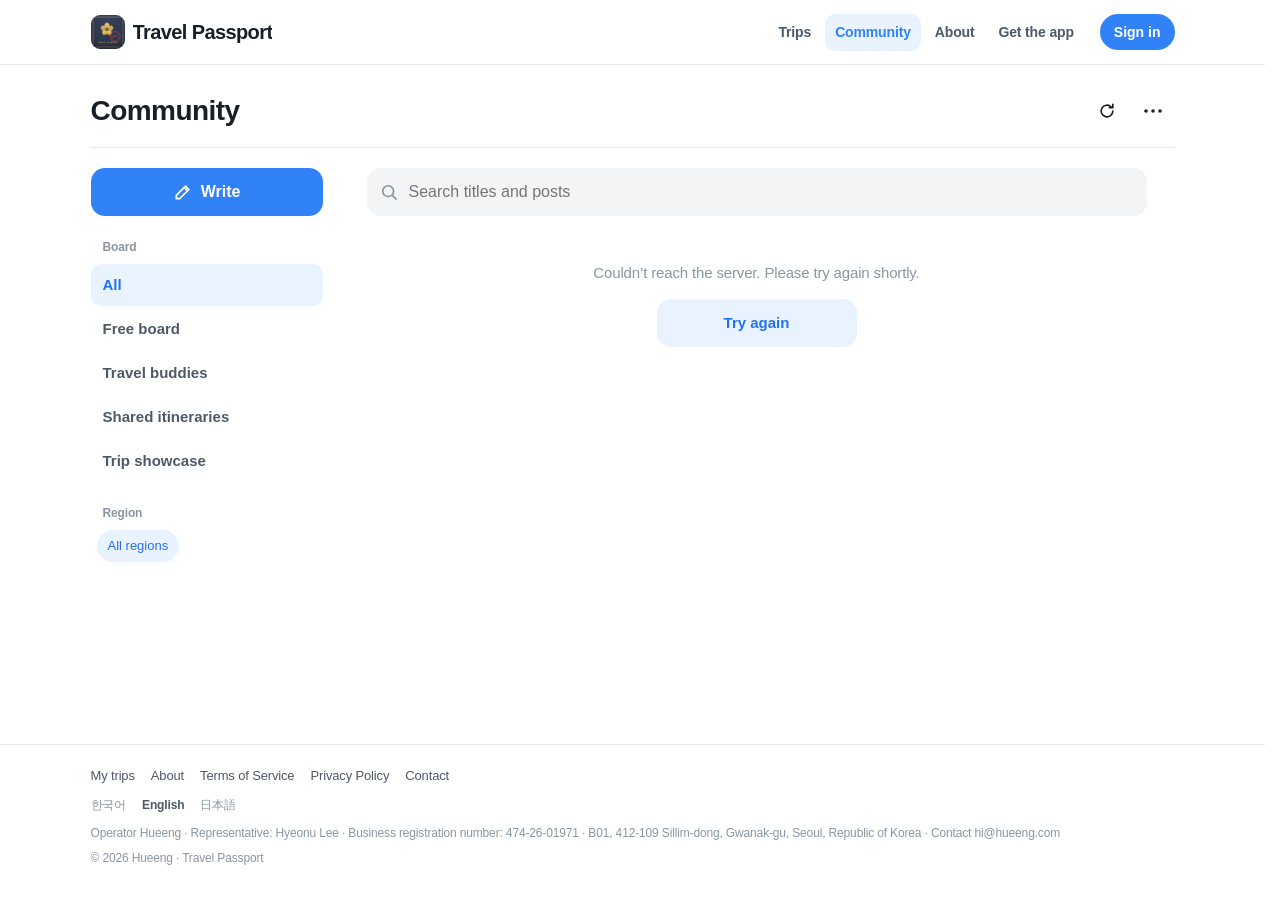
==== commit 0685ba94: "feat: 머리 줄에 여행 · 커뮤니티 탭(휴대폰 폭에서도 보임) Co-Authored-By: Claude Fable 5.2 <noreply@anthropic.com>" ====
--- a/community/index.html
+++ b/community/index.html
@@ -24,7 +24,7 @@
 <link rel="preconnect" href="https://map-api.hueeng.com" crossorigin>
 <link rel="stylesheet" href="base.css?v=2888899817">
 <link rel="stylesheet" href="community.css?v=7dfbd75652">
-<link rel="stylesheet" href="web.css?v=780961cc9d">
+<link rel="stylesheet" href="web.css?v=4cf85883cb">
 <script type="application/ld+json">{"@context": "https://schema.org", "@graph": [{"@type": "Organization", "@id": "https://hueeng.com/#organization", "name": "후엥", "alternateName": ["Hueeng", "후엥컴퍼니", "Hueeng Company"], "url": "https://hueeng.com", "email": "hi@hueeng.com", "founder": {"@type": "Person", "name": "이현우", "alternateName": ["Hyeonu Lee", "LeeHueeng"]}, "address": {"@type": "PostalAddress", "streetAddress": "신림동 412-109 B01호", "addressLocality": "관악구", "addressRegion": "서울특별시", "addressCountry": "KR"}, "vatID": "474-26-01971", "sameAs": ["https://github.com/LeeHueeng", "https://apps.apple.com/kr/developer/id1858238879", "https://play.google.com/store/apps/developer?id=Hueeng"]}, {"@type": "CollectionPage", "@id": "https://leehueeng.github.io/phototravelmap-site/community/#webpage", "url": "https://leehueeng.github.io/phototravelmap-site/community/", "name": "여행여권 커뮤니티 — 여행 이야기 · 동행 찾기 · 여행 자랑", "inLanguage": "ko-KR", "isPartOf": {"@id": "https://leehueeng.github.io/phototravelmap-site/#website"}, "publisher": {"@id": "https://hueeng.com/#organization"}, "description": "여행 이야기를 나누고, 같이 떠날 사람을 찾고, 다녀온 곳을 사진과 함께 자랑해 보세요. 여행여권 앱과 같은 계정으로 글을 쓰고 포인트를 모을 수 있어요."}]}</script>
 </head>
 <body>
@@ -33,7 +33,7 @@
   <div class="wv-top-in">
     <a class="wv-brand" href="../" aria-label="여행여권 홈으로"><img src="../img/apple-touch-icon.png?v=2" width="30" height="30" alt=""><span>여행여권</span></a>
     <span class="top-spacer"></span>
-    <nav class="wv-nav" aria-label="주 메뉴"><a href="../trips/" id="wv-trips">내 여행</a><a href="../">앱 소개</a><a href="../#download">앱 받기</a></nav>
+    <nav class="wv-nav" aria-label="주 메뉴"><a class="wv-tab" href="../trips/" id="wv-trips">여행</a><a class="wv-tab" href="./" aria-current="page">커뮤니티</a><a href="../">앱 소개</a><a href="../#download">앱 받기</a></nav>
     <span id="wv-account"><button type="button" class="wv-login" data-wv="login">로그인</button></span>
   </div>
 </header>
@@ -59,7 +59,7 @@
 <div id="cm-sheet" class="modal-root" hidden><div class="dim" id="cm-sheet-dim"></div><div class="sheet" role="dialog" aria-modal="true"><div class="handle"></div><div id="cm-sheet-body"></div></div></div>
 <div id="wv-modal" class="modal-root" hidden><div class="dim" id="wv-modal-dim"></div><div class="sheet" role="dialog" aria-modal="true"><div class="handle"></div><div id="wv-modal-body"></div></div></div>
 <div id="cm-toast" role="status" hidden></div>
-<script src="data.js?v=5265fb7b41"></script>
+<script src="data.js?v=c1178a671a"></script>
 <script src="community.js?v=871fca48d2"></script>
 <script src="web.js?v=6bbfe8b9f3"></script>
 </body>
--- a/community/web.css
+++ b/community/web.css
@@ -16,7 +16,10 @@
 .wv-brand { display: inline-flex; align-items: center; gap: 8px; min-width: 0; font-size: 18px; font-weight: 800; letter-spacing: -0.03em; text-decoration: none; }
 .wv-brand img { flex: none; width: 30px; height: 30px; border-radius: 8px; }
 .wv-brand span { white-space: nowrap; overflow: hidden; text-overflow: ellipsis; }
-.wv-nav { display: none; align-items: center; gap: 4px; margin-right: 8px; }
+.wv-nav { display: flex; align-items: center; gap: 2px; margin-right: 6px; }
+.wv-nav a:not(.wv-tab) { display: none; }   /* 휴대폰 폭: 여행 · 커뮤니티 탭만(앱 소개 · 앱 받기는 아래 줄에 있다) */
+.wv-nav a.wv-tab[aria-current="page"] { color: var(--primary); background: var(--primary-weak); }
+@media (max-width: 479px) { .wv-brand span { display: none; } .wv-me { max-width: 34vw; } }   /* 좁은 화면: 탭 자리를 내려고 앱 이름 글자는 접는다(아이콘은 남는다) */
 .wv-nav a { padding: 8px 10px; border-radius: 10px; font-size: 14px; font-weight: 600; color: var(--text-2); text-decoration: none; white-space: nowrap; }
 #wv-account { flex: none; display: inline-flex; min-width: 0; }
 .wv-login { height: 36px; padding: 0 14px; border-radius: 999px; background: var(--primary); color: #fff; font-size: 14px; font-weight: 600; white-space: nowrap; }
@@ -74,7 +77,8 @@
   .wv-top-in { height: 64px; padding: 0 28px; }
   .wv-brand { font-size: 20px; }
   .wv-brand img { width: 34px; height: 34px; border-radius: 9px; }
-  .wv-nav { display: flex; }
+  .wv-nav { gap: 4px; margin-right: 8px; }
+  .wv-nav a:not(.wv-tab) { display: inline; }
   .page { padding-top: 12px; }
   #cm-screen .sd-top { height: 64px; padding-left: max(8px, calc(50% - 290px)); padding-right: max(8px, calc(50% - 290px)); }
   .cm-bar { padding: 12px max(16px, calc(50% - 280px)); }
